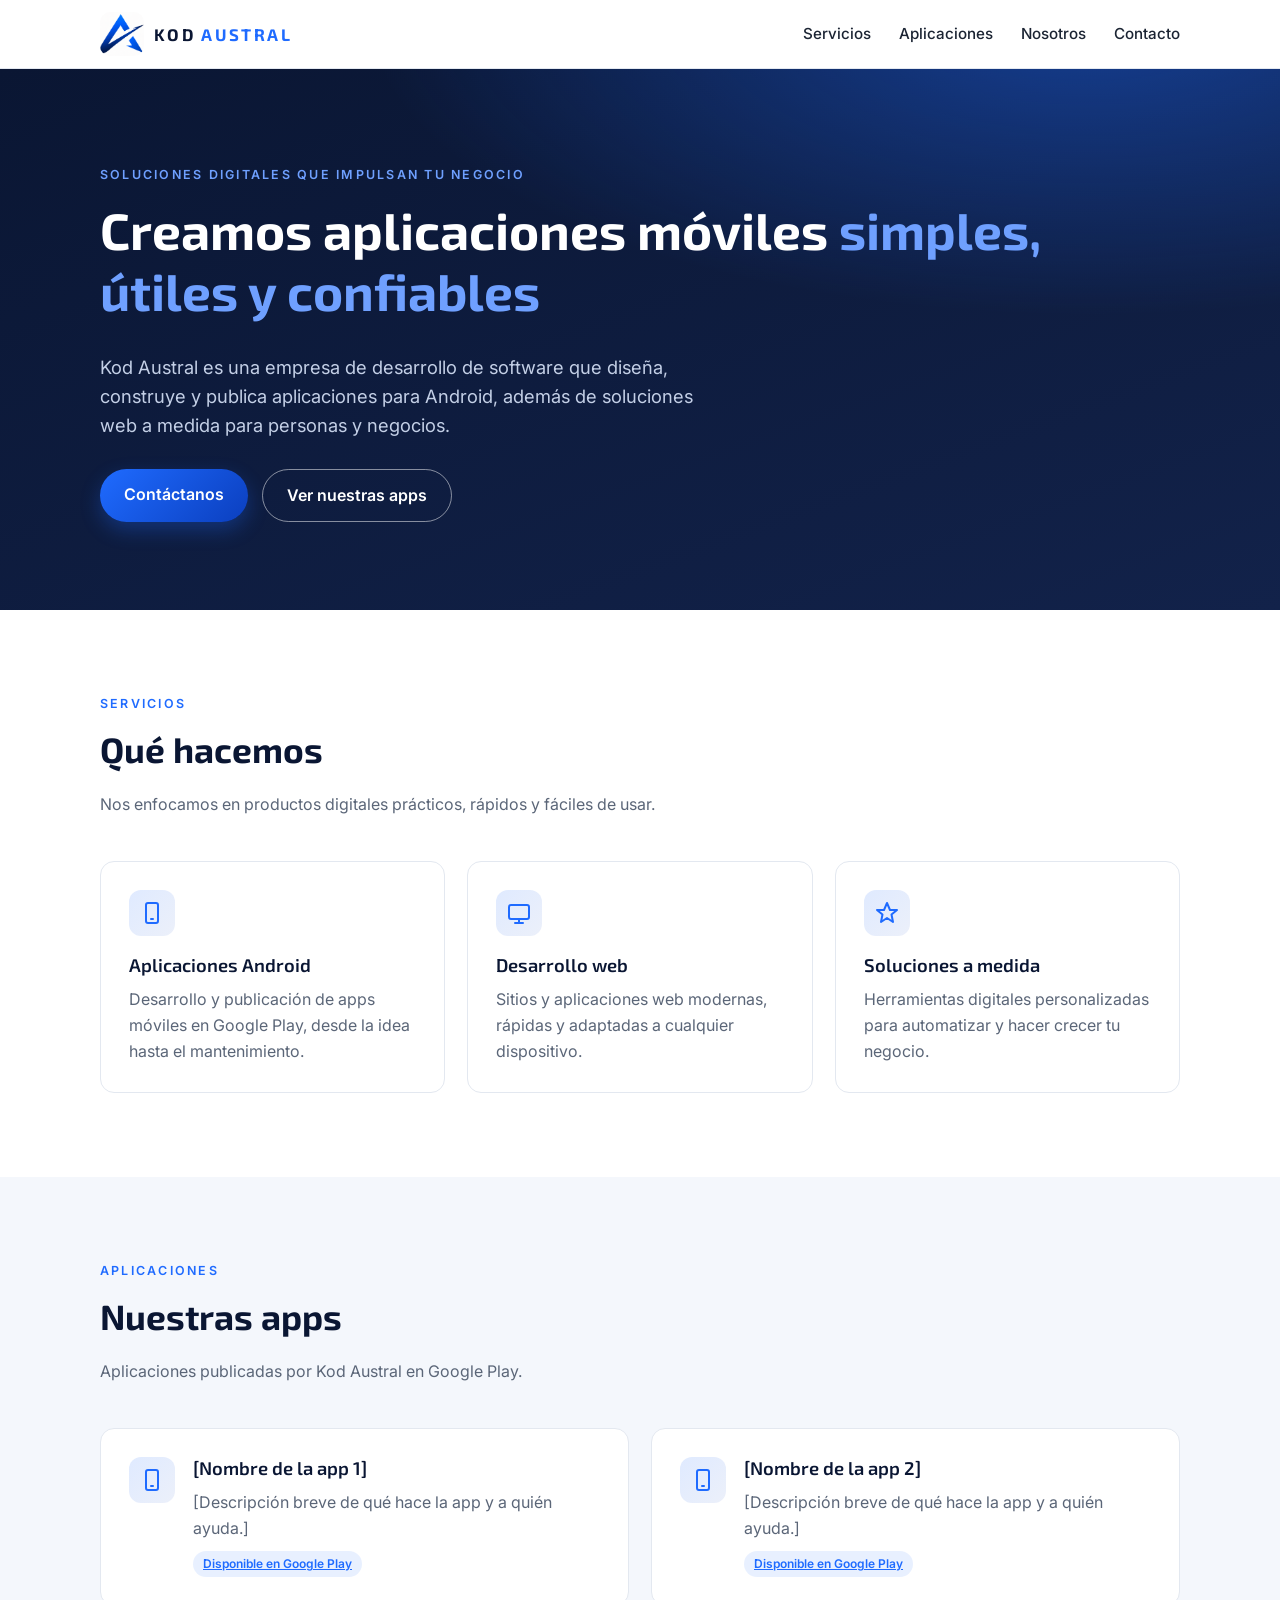
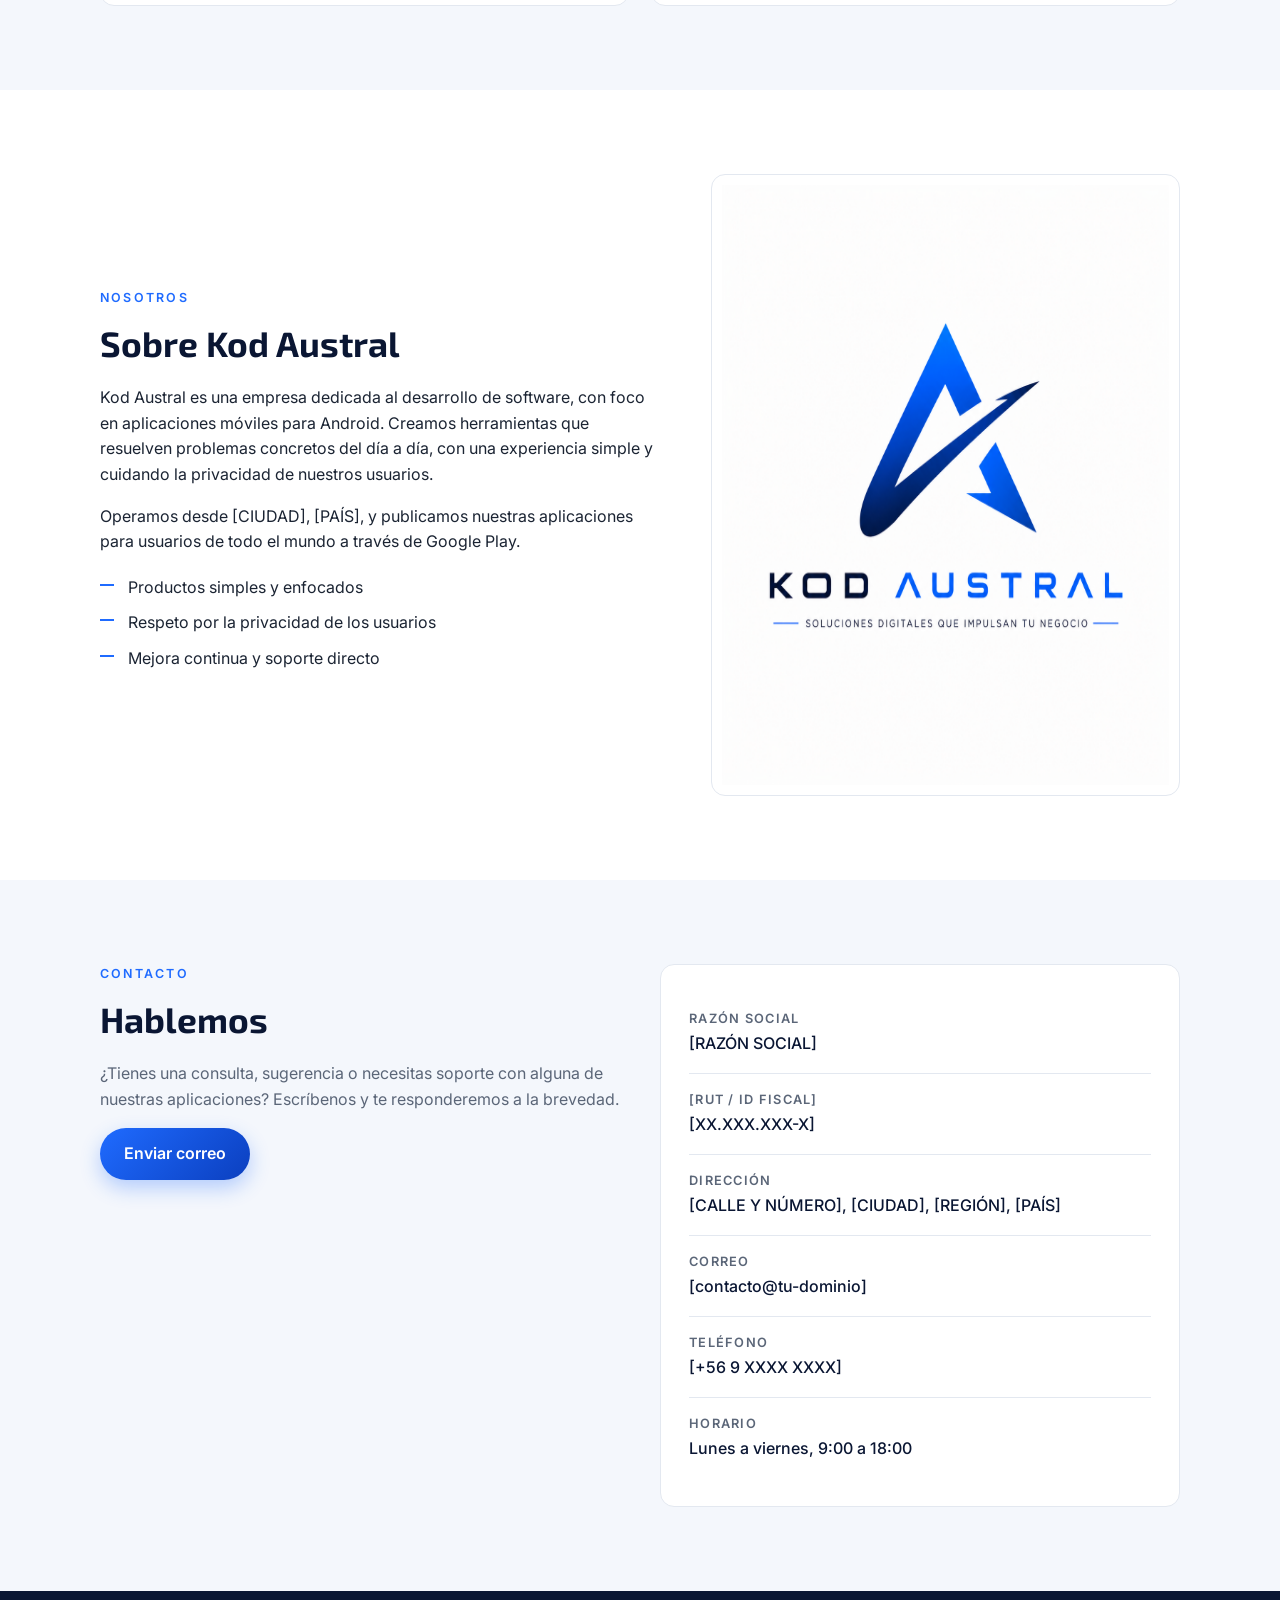
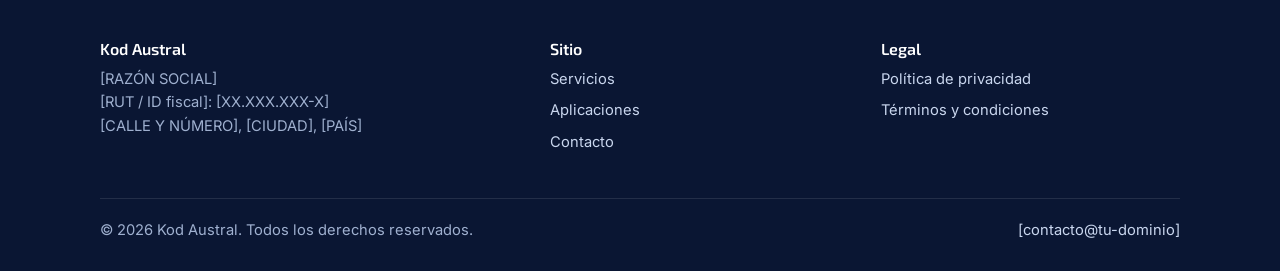
==== index.html @ c6e40cdf "Sitio web Kod Austral Co-Authored-By: Claude Opus 5.5 <noreply@anthropic.com>" ====
<!doctype html>
<html lang="es">
<head>
  <meta charset="utf-8">
  <meta name="viewport" content="width=device-width, initial-scale=1">
  <title>Kod Austral | Desarrollo de aplicaciones móviles y soluciones digitales</title>
  <meta name="description" content="Kod Austral desarrolla y publica aplicaciones móviles para Android y soluciones digitales que impulsan tu negocio.">
  <link rel="icon" href="assets/logo.webp" type="image/webp">
  <link rel="preconnect" href="https://fonts.googleapis.com">
  <link rel="preconnect" href="https://fonts.gstatic.com" crossorigin>
  <link href="https://fonts.googleapis.com/css2?family=Exo+2:wght@600;700&family=Inter:wght@400;500;600&display=swap" rel="stylesheet">
  <link rel="stylesheet" href="styles.css">
  <script type="application/ld+json">
  {
    "@context": "https://schema.org",
    "@type": "Organization",
    "name": "Kod Austral",
    "legalName": "[RAZÓN SOCIAL]",
    "url": "https://[TU-DOMINIO]",
    "logo": "https://[TU-DOMINIO]/assets/logo.webp",
    "email": "[contacto@tu-dominio]",
    "telephone": "[+56 9 XXXX XXXX]",
    "address": {
      "@type": "PostalAddress",
      "streetAddress": "[CALLE Y NÚMERO]",
      "addressLocality": "[CIUDAD]",
      "addressRegion": "[REGIÓN]",
      "postalCode": "[CÓDIGO POSTAL]",
      "addressCountry": "[PAÍS]"
    }
  }
  </script>
</head>
<body>

<header class="site-header">
  <div class="container nav">
    <a class="brand" href="index.html" aria-label="Kod Austral - Inicio">
      <div class="brand-mark" aria-hidden="true"></div>
      <span class="brand-name">KOD <span>AUSTRAL</span></span>
    </a>
    <button class="nav-toggle" aria-label="Abrir menú" aria-expanded="false">&#9776;</button>
    <ul class="nav-links">
      <li><a href="#servicios">Servicios</a></li>
      <li><a href="#apps">Aplicaciones</a></li>
      <li><a href="#nosotros">Nosotros</a></li>
      <li><a href="#contacto">Contacto</a></li>
    </ul>
  </div>
</header>

<main>
  <section class="hero">
    <div class="container">
      <div class="eyebrow">Soluciones digitales que impulsan tu negocio</div>
      <h1>Creamos aplicaciones móviles <em>simples, útiles y confiables</em></h1>
      <p class="lead">Kod Austral es una empresa de desarrollo de software que diseña, construye y publica aplicaciones para Android, además de soluciones web a medida para personas y negocios.</p>
      <div class="hero-actions">
        <a class="btn btn-primary" href="#contacto">Contáctanos</a>
        <a class="btn btn-ghost" href="#apps">Ver nuestras apps</a>
      </div>
    </div>
  </section>

  <section id="servicios">
    <div class="container">
      <div class="section-head">
        <div class="eyebrow">Servicios</div>
        <h2>Qué hacemos</h2>
        <p>Nos enfocamos en productos digitales prácticos, rápidos y fáciles de usar.</p>
      </div>
      <div class="grid grid-3">
        <article class="card">
          <div class="icon"><svg viewBox="0 0 24 24" fill="none" stroke="currentColor" stroke-width="2" stroke-linecap="round" stroke-linejoin="round"><rect x="6" y="2" width="12" height="20" rx="2"/><path d="M11 18h2"/></svg></div>
          <h3>Aplicaciones Android</h3>
          <p>Desarrollo y publicación de apps móviles en Google Play, desde la idea hasta el mantenimiento.</p>
        </article>
        <article class="card">
          <div class="icon"><svg viewBox="0 0 24 24" fill="none" stroke="currentColor" stroke-width="2" stroke-linecap="round" stroke-linejoin="round"><rect x="2" y="4" width="20" height="14" rx="2"/><path d="M8 22h8M12 18v4"/></svg></div>
          <h3>Desarrollo web</h3>
          <p>Sitios y aplicaciones web modernas, rápidas y adaptadas a cualquier dispositivo.</p>
        </article>
        <article class="card">
          <div class="icon"><svg viewBox="0 0 24 24" fill="none" stroke="currentColor" stroke-width="2" stroke-linecap="round" stroke-linejoin="round"><path d="M12 2l3 7h7l-5.5 4.5L18 21l-6-4-6 4 1.5-7.5L2 9h7z"/></svg></div>
          <h3>Soluciones a medida</h3>
          <p>Herramientas digitales personalizadas para automatizar y hacer crecer tu negocio.</p>
        </article>
      </div>
    </div>
  </section>

  <section id="apps" class="section-soft">
    <div class="container">
      <div class="section-head">
        <div class="eyebrow">Aplicaciones</div>
        <h2>Nuestras apps</h2>
        <p>Aplicaciones publicadas por Kod Austral en Google Play.</p>
      </div>
      <div class="grid grid-2">
        <!-- Duplica este bloque por cada app publicada y reemplaza los datos -->
        <article class="card app-card">
          <div class="icon"><svg viewBox="0 0 24 24" fill="none" stroke="currentColor" stroke-width="2" stroke-linecap="round" stroke-linejoin="round"><rect x="6" y="2" width="12" height="20" rx="2"/><path d="M11 18h2"/></svg></div>
          <div>
            <h3>[Nombre de la app 1]</h3>
            <p>[Descripción breve de qué hace la app y a quién ayuda.]</p>
            <a class="tag" href="https://play.google.com/store/apps/details?id=[paquete.app1]" target="_blank" rel="noopener">Disponible en Google Play</a>
          </div>
        </article>
        <article class="card app-card">
          <div class="icon"><svg viewBox="0 0 24 24" fill="none" stroke="currentColor" stroke-width="2" stroke-linecap="round" stroke-linejoin="round"><rect x="6" y="2" width="12" height="20" rx="2"/><path d="M11 18h2"/></svg></div>
          <div>
            <h3>[Nombre de la app 2]</h3>
            <p>[Descripción breve de qué hace la app y a quién ayuda.]</p>
            <a class="tag" href="https://play.google.com/store/apps/details?id=[paquete.app2]" target="_blank" rel="noopener">Disponible en Google Play</a>
          </div>
        </article>
      </div>
    </div>
  </section>

  <section id="nosotros">
    <div class="container about">
      <div>
        <div class="eyebrow" style="color:var(--blue)">Nosotros</div>
        <h2>Sobre Kod Austral</h2>
        <p>Kod Austral es una empresa dedicada al desarrollo de software, con foco en aplicaciones móviles para Android. Creamos herramientas que resuelven problemas concretos del día a día, con una experiencia simple y cuidando la privacidad de nuestros usuarios.</p>
        <p>Operamos desde [CIUDAD], [PAÍS], y publicamos nuestras aplicaciones para usuarios de todo el mundo a través de Google Play.</p>
        <ul class="values">
          <li>Productos simples y enfocados</li>
          <li>Respeto por la privacidad de los usuarios</li>
          <li>Mejora continua y soporte directo</li>
        </ul>
      </div>
      <div class="about-logo">
        <img src="assets/logo.webp" alt="Logotipo de Kod Austral" width="600" height="600" loading="lazy">
      </div>
    </div>
  </section>

  <section id="contacto" class="section-soft">
    <div class="container contact">
      <div>
        <div class="eyebrow" style="color:var(--blue)">Contacto</div>
        <h2>Hablemos</h2>
        <p style="color:var(--muted)">¿Tienes una consulta, sugerencia o necesitas soporte con alguna de nuestras aplicaciones? Escríbenos y te responderemos a la brevedad.</p>
        <a class="btn btn-primary" href="mailto:[contacto@tu-dominio]">Enviar correo</a>
      </div>
      <div class="card">
        <ul class="info-list">
          <li><strong>Razón social</strong><span>[RAZÓN SOCIAL]</span></li>
          <li><strong>[RUT / ID fiscal]</strong><span>[XX.XXX.XXX-X]</span></li>
          <li><strong>Dirección</strong><span>[CALLE Y NÚMERO], [CIUDAD], [REGIÓN], [PAÍS]</span></li>
          <li><strong>Correo</strong><a href="mailto:[contacto@tu-dominio]">[contacto@tu-dominio]</a></li>
          <li><strong>Teléfono</strong><a href="tel:[+569XXXXXXXX]">[+56 9 XXXX XXXX]</a></li>
          <li><strong>Horario</strong><span>Lunes a viernes, 9:00 a 18:00</span></li>
        </ul>
      </div>
    </div>
  </section>
</main>

<footer class="site-footer">
  <div class="container">
    <div class="footer-grid">
      <div>
        <h3>Kod Austral</h3>
        <p>[RAZÓN SOCIAL]<br>[RUT / ID fiscal]: [XX.XXX.XXX-X]<br>[CALLE Y NÚMERO], [CIUDAD], [PAÍS]</p>
      </div>
      <div>
        <h3>Sitio</h3>
        <ul>
          <li><a href="#servicios">Servicios</a></li>
          <li><a href="#apps">Aplicaciones</a></li>
          <li><a href="#contacto">Contacto</a></li>
        </ul>
      </div>
      <div>
        <h3>Legal</h3>
        <ul>
          <li><a href="privacidad.html">Política de privacidad</a></li>
          <li><a href="terminos.html">Términos y condiciones</a></li>
        </ul>
      </div>
    </div>
    <div class="footer-bottom">
      <span>&copy; <span class="year">2026</span> Kod Austral. Todos los derechos reservados.</span>
      <a href="mailto:[contacto@tu-dominio]">[contacto@tu-dominio]</a>
    </div>
  </div>
</footer>

<script src="main.js"></script>
</body>
</html>
---- styles.css ----
:root {
  --navy: #0a1633;
  --navy-2: #12224a;
  --blue: #1f6bff;
  --blue-2: #0b3fbf;
  --ink: #1b2433;
  --muted: #5b6678;
  --line: #e3e8f0;
  --bg: #ffffff;
  --bg-soft: #f4f7fc;
  --radius: 14px;
  --max: 1120px;
}

* { box-sizing: border-box; }
html { scroll-behavior: smooth; }
body {
  margin: 0;
  font-family: "Inter", system-ui, -apple-system, "Segoe UI", Roboto, sans-serif;
  color: var(--ink);
  background: var(--bg);
  line-height: 1.6;
  font-size: 16px;
}
img { max-width: 100%; display: block; }
a { color: var(--blue); }
h1, h2, h3 { font-family: "Exo 2", "Inter", sans-serif; color: var(--navy); line-height: 1.2; margin: 0 0 .6em; }
h1 { font-size: clamp(2rem, 5vw, 3.2rem); font-weight: 700; }
h2 { font-size: clamp(1.6rem, 3.5vw, 2.2rem); font-weight: 700; }
h3 { font-size: 1.15rem; font-weight: 600; }
p { margin: 0 0 1em; }

.container { max-width: var(--max); margin: 0 auto; padding: 0 20px; }

/* Header */
.site-header {
  position: sticky; top: 0; z-index: 50;
  background: rgba(255,255,255,.92);
  backdrop-filter: blur(8px);
  border-bottom: 1px solid var(--line);
}
.nav { display: flex; align-items: center; justify-content: space-between; height: 68px; }
.brand { display: flex; align-items: center; gap: 10px; text-decoration: none; }
.brand-mark {
  width: 44px; height: 44px; border-radius: 10px;
  background: url("assets/logo.webp") 52% 35% / 250% auto no-repeat;
}
.brand-name { font-family: "Exo 2", sans-serif; font-weight: 700; letter-spacing: .14em; font-size: 1.05rem; color: var(--navy); }
.brand-name span { color: var(--blue); }
.nav-links { display: flex; gap: 28px; list-style: none; margin: 0; padding: 0; }
.nav-links a { color: var(--ink); text-decoration: none; font-weight: 500; font-size: .95rem; }
.nav-links a:hover { color: var(--blue); }
.nav-toggle { display: none; background: none; border: 0; font-size: 1.6rem; color: var(--navy); cursor: pointer; }

/* Buttons */
.btn {
  display: inline-block; padding: 13px 24px; border-radius: 999px;
  font-weight: 600; text-decoration: none; transition: transform .15s, box-shadow .15s;
}
.btn-primary { background: linear-gradient(135deg, var(--blue), var(--blue-2)); color: #fff; box-shadow: 0 8px 20px rgba(31,107,255,.3); }
.btn-primary:hover { transform: translateY(-2px); }
.btn-ghost { border: 1.5px solid rgba(255,255,255,.5); color: #fff; }
.btn-ghost:hover { background: rgba(255,255,255,.1); }

/* Hero */
.hero {
  background: radial-gradient(1200px 500px at 85% -10%, rgba(31,107,255,.45), transparent 60%),
              linear-gradient(160deg, var(--navy) 0%, var(--navy-2) 100%);
  color: #dfe7f7;
  padding: 96px 0 88px;
}
.hero h1 { color: #fff; }
.hero h1 em { font-style: normal; color: #6fa0ff; }
.hero p.lead { font-size: 1.15rem; max-width: 620px; color: #c3cfe6; }
.hero-actions { display: flex; flex-wrap: wrap; gap: 14px; margin-top: 28px; }
.eyebrow { text-transform: uppercase; letter-spacing: .18em; font-size: .78rem; font-weight: 600; color: #6fa0ff; margin-bottom: 14px; }

/* Sections */
section { padding: 84px 0; }
.section-soft { background: var(--bg-soft); }
.section-head { max-width: 680px; margin-bottom: 44px; }
.section-head .eyebrow { color: var(--blue); }
.section-head p { color: var(--muted); }

.grid { display: grid; gap: 22px; }
.grid-3 { grid-template-columns: repeat(3, 1fr); }
.grid-2 { grid-template-columns: repeat(2, 1fr); }

.card {
  background: #fff; border: 1px solid var(--line); border-radius: var(--radius);
  padding: 28px;
}
.card p { color: var(--muted); margin: 0; }
.icon {
  width: 46px; height: 46px; border-radius: 12px; margin-bottom: 18px;
  display: grid; place-items: center;
  background: linear-gradient(135deg, rgba(31,107,255,.14), rgba(11,63,191,.08));
  color: var(--blue);
}
.icon svg { width: 24px; height: 24px; }

/* About */
.about { display: grid; grid-template-columns: 1.2fr 1fr; gap: 48px; align-items: center; }
.about-logo { background: #fff; border-radius: var(--radius); border: 1px solid var(--line); padding: 10px; }
.values { list-style: none; padding: 0; margin: 20px 0 0; }
.values li { padding-left: 28px; position: relative; margin-bottom: 10px; }
.values li::before { content: ""; position: absolute; left: 0; top: .55em; width: 14px; height: 2px; background: var(--blue); }

/* Apps */
.app-card { display: flex; gap: 18px; align-items: flex-start; }
.app-card .icon { flex: none; margin: 0; }
.tag { display: inline-block; font-size: .75rem; font-weight: 600; color: var(--blue); background: rgba(31,107,255,.1); padding: 3px 10px; border-radius: 999px; margin-top: 10px; }

/* Contact */
.contact { display: grid; grid-template-columns: 1fr 1fr; gap: 40px; }
.info-list { list-style: none; padding: 0; margin: 0; }
.info-list li { padding: 16px 0; border-bottom: 1px solid var(--line); }
.info-list li:last-child { border-bottom: 0; }
.info-list strong { display: block; font-size: .8rem; text-transform: uppercase; letter-spacing: .1em; color: var(--muted); font-weight: 600; margin-bottom: 2px; }
.info-list span, .info-list a { color: var(--navy); font-weight: 500; text-decoration: none; }

/* Legal pages */
.legal { padding: 64px 0 84px; }
.legal .container { max-width: 820px; }
.legal h2 { font-size: 1.35rem; margin-top: 2em; }
.legal p, .legal li { color: #374154; }
.legal .updated { color: var(--muted); font-size: .9rem; }

/* Footer */
.site-footer { background: var(--navy); color: #9fb0cf; padding: 48px 0 28px; font-size: .92rem; }
.footer-grid { display: grid; grid-template-columns: 1.4fr 1fr 1fr; gap: 32px; }
.site-footer h3 { color: #fff; font-size: 1rem; }
.site-footer a { color: #c9d6ee; text-decoration: none; }
.site-footer a:hover { color: #fff; }
.site-footer ul { list-style: none; padding: 0; margin: 0; }
.site-footer li { margin-bottom: 8px; }
.footer-bottom { border-top: 1px solid rgba(255,255,255,.1); margin-top: 36px; padding-top: 20px; display: flex; justify-content: space-between; flex-wrap: wrap; gap: 10px; }

/* Responsive */
@media (max-width: 900px) {
  .grid-3 { grid-template-columns: 1fr 1fr; }
  .about, .contact { grid-template-columns: 1fr; }
  .footer-grid { grid-template-columns: 1fr 1fr; }
}
@media (max-width: 640px) {
  .grid-3, .grid-2, .footer-grid { grid-template-columns: 1fr; }
  section { padding: 64px 0; }
  .hero { padding: 72px 0 64px; }
  .nav-toggle { display: block; }
  .nav-links {
    display: none; position: absolute; top: 68px; left: 0; right: 0;
    flex-direction: column; gap: 0; background: #fff; border-bottom: 1px solid var(--line);
  }
  .nav-links.open { display: flex; }
  .nav-links a { display: block; padding: 14px 20px; }
}
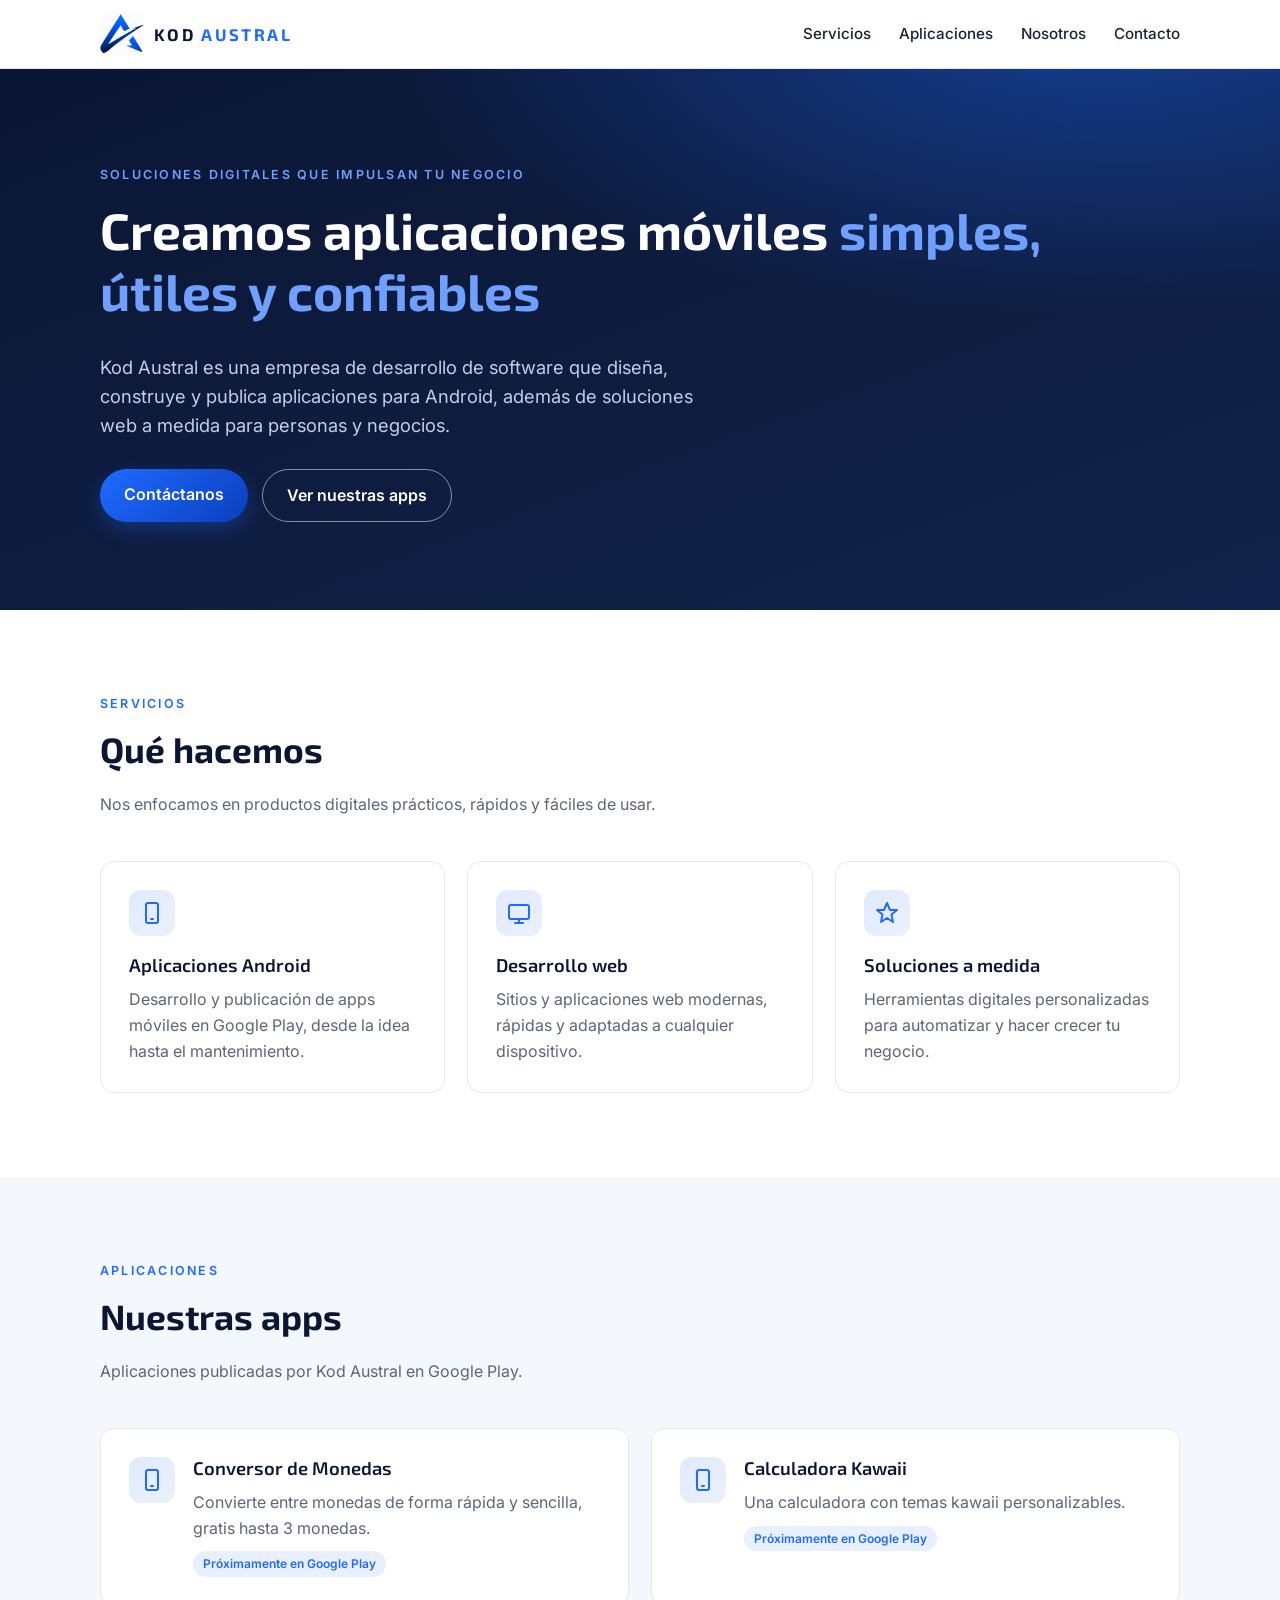
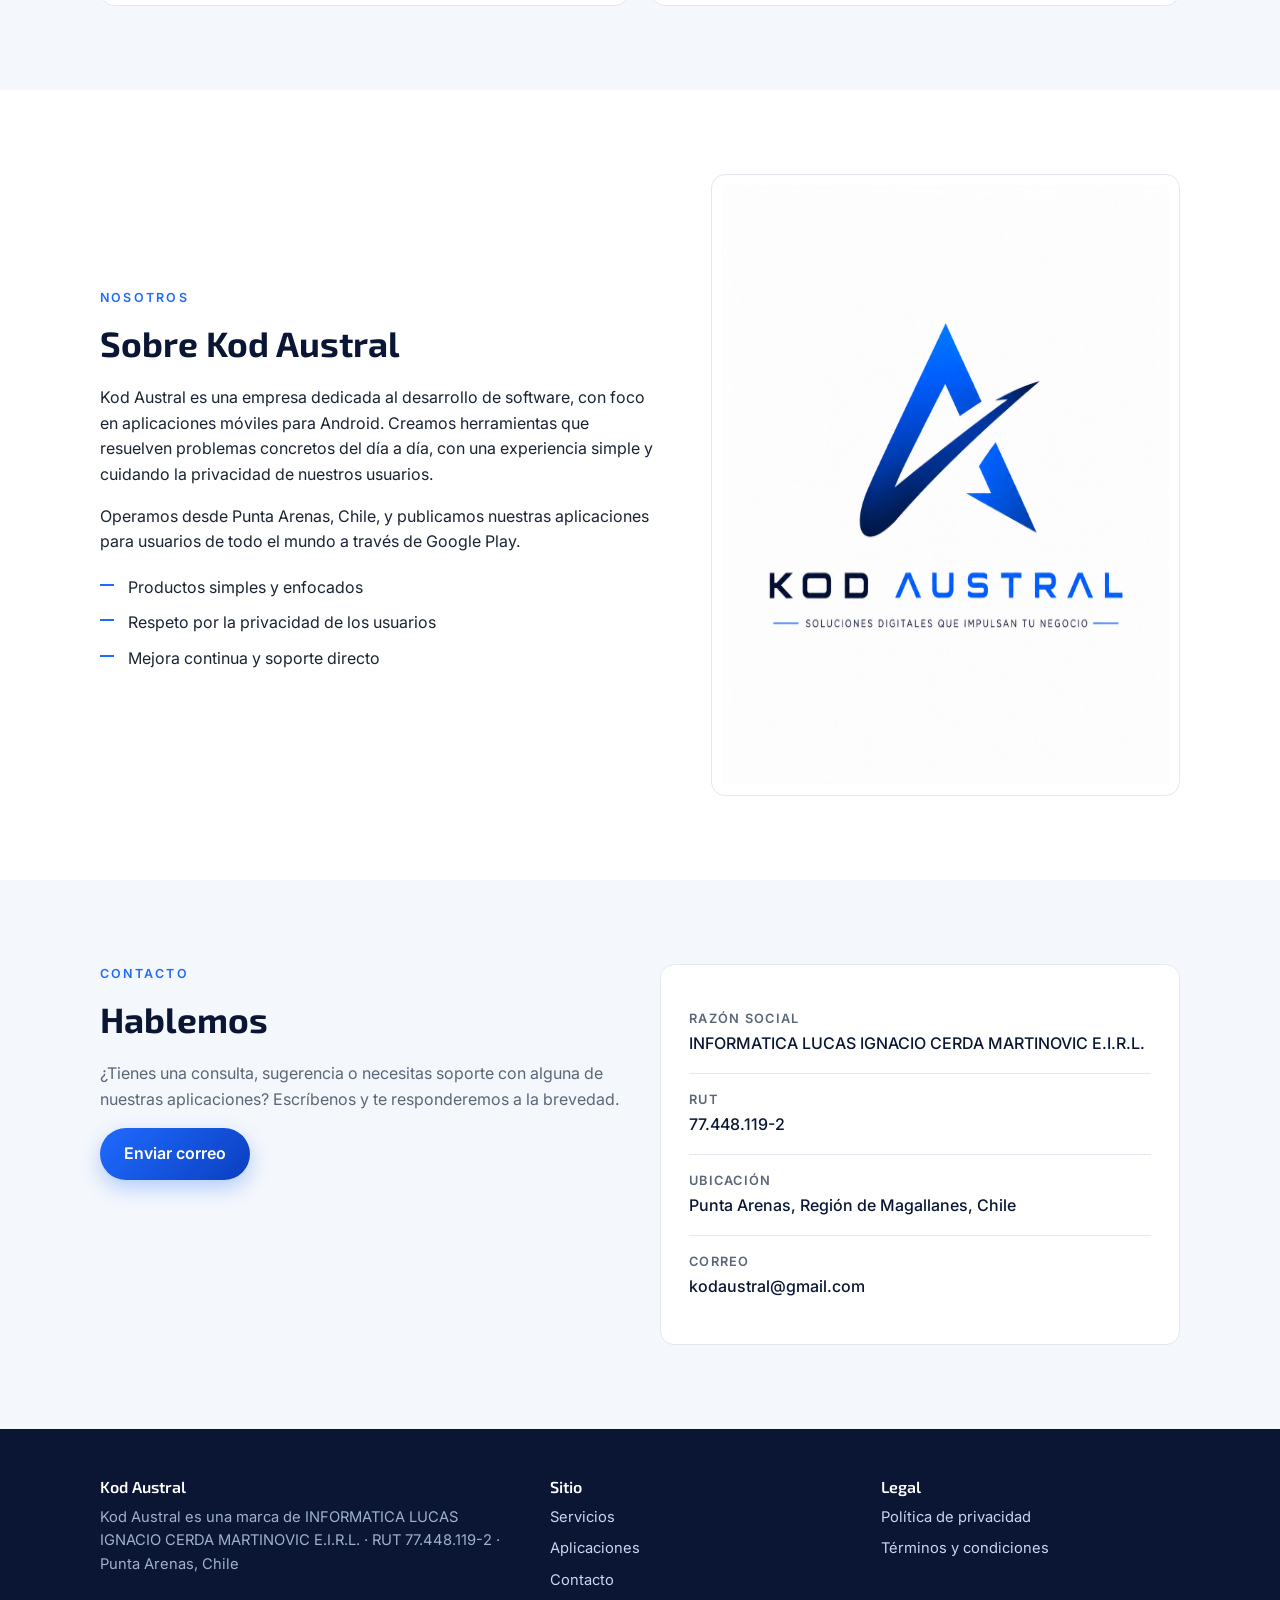
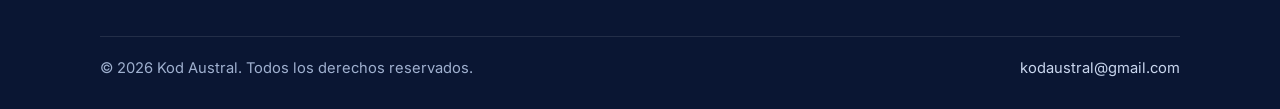
==== commit 9bd0b620: "Completar datos de la empresa Co-Authored-By: Claude Opus 5.5 <noreply@anthropic.com>" ====
--- a/index.html
+++ b/index.html
@@ -10,23 +10,20 @@
   <link rel="preconnect" href="https://fonts.gstatic.com" crossorigin>
   <link href="https://fonts.googleapis.com/css2?family=Exo+2:wght@600;700&family=Inter:wght@400;500;600&display=swap" rel="stylesheet">
   <link rel="stylesheet" href="styles.css">
+  <!-- <meta name="google-site-verification" content="PEGAR_CODIGO_AQUI" /> -->
   <script type="application/ld+json">
   {
     "@context": "https://schema.org",
     "@type": "Organization",
     "name": "Kod Austral",
-    "legalName": "[RAZÓN SOCIAL]",
-    "url": "https://[TU-DOMINIO]",
-    "logo": "https://[TU-DOMINIO]/assets/logo.webp",
-    "email": "[contacto@tu-dominio]",
-    "telephone": "[+56 9 XXXX XXXX]",
+    "legalName": "INFORMATICA LUCAS IGNACIO CERDA MARTINOVIC E.I.R.L.",
+    "taxID": "77.448.119-2",
+    "email": "kodaustral@gmail.com",
     "address": {
       "@type": "PostalAddress",
-      "streetAddress": "[CALLE Y NÚMERO]",
-      "addressLocality": "[CIUDAD]",
-      "addressRegion": "[REGIÓN]",
-      "postalCode": "[CÓDIGO POSTAL]",
-      "addressCountry": "[PAÍS]"
+      "addressLocality": "Punta Arenas",
+      "addressRegion": "Región de Magallanes y de la Antártica Chilena",
+      "addressCountry": "CL"
     }
   }
   </script>
@@ -101,17 +98,17 @@
         <article class="card app-card">
           <div class="icon"><svg viewBox="0 0 24 24" fill="none" stroke="currentColor" stroke-width="2" stroke-linecap="round" stroke-linejoin="round"><rect x="6" y="2" width="12" height="20" rx="2"/><path d="M11 18h2"/></svg></div>
           <div>
-            <h3>[Nombre de la app 1]</h3>
-            <p>[Descripción breve de qué hace la app y a quién ayuda.]</p>
-            <a class="tag" href="https://play.google.com/store/apps/details?id=[paquete.app1]" target="_blank" rel="noopener">Disponible en Google Play</a>
+            <h3>Conversor de Monedas</h3>
+            <p>Convierte entre monedas de forma rápida y sencilla, gratis hasta 3 monedas.</p>
+            <span class="tag">Próximamente en Google Play</span>
           </div>
         </article>
         <article class="card app-card">
           <div class="icon"><svg viewBox="0 0 24 24" fill="none" stroke="currentColor" stroke-width="2" stroke-linecap="round" stroke-linejoin="round"><rect x="6" y="2" width="12" height="20" rx="2"/><path d="M11 18h2"/></svg></div>
           <div>
-            <h3>[Nombre de la app 2]</h3>
-            <p>[Descripción breve de qué hace la app y a quién ayuda.]</p>
-            <a class="tag" href="https://play.google.com/store/apps/details?id=[paquete.app2]" target="_blank" rel="noopener">Disponible en Google Play</a>
+            <h3>Calculadora Kawaii</h3>
+            <p>Una calculadora con temas kawaii personalizables.</p>
+            <span class="tag">Próximamente en Google Play</span>
           </div>
         </article>
       </div>
@@ -124,7 +121,7 @@
         <div class="eyebrow" style="color:var(--blue)">Nosotros</div>
         <h2>Sobre Kod Austral</h2>
         <p>Kod Austral es una empresa dedicada al desarrollo de software, con foco en aplicaciones móviles para Android. Creamos herramientas que resuelven problemas concretos del día a día, con una experiencia simple y cuidando la privacidad de nuestros usuarios.</p>
-        <p>Operamos desde [CIUDAD], [PAÍS], y publicamos nuestras aplicaciones para usuarios de todo el mundo a través de Google Play.</p>
+        <p>Operamos desde Punta Arenas, Chile, y publicamos nuestras aplicaciones para usuarios de todo el mundo a través de Google Play.</p>
         <ul class="values">
           <li>Productos simples y enfocados</li>
           <li>Respeto por la privacidad de los usuarios</li>
@@ -143,16 +140,14 @@
         <div class="eyebrow" style="color:var(--blue)">Contacto</div>
         <h2>Hablemos</h2>
         <p style="color:var(--muted)">¿Tienes una consulta, sugerencia o necesitas soporte con alguna de nuestras aplicaciones? Escríbenos y te responderemos a la brevedad.</p>
-        <a class="btn btn-primary" href="mailto:[contacto@tu-dominio]">Enviar correo</a>
+        <a class="btn btn-primary" href="mailto:kodaustral@gmail.com">Enviar correo</a>
       </div>
       <div class="card">
         <ul class="info-list">
-          <li><strong>Razón social</strong><span>[RAZÓN SOCIAL]</span></li>
-          <li><strong>[RUT / ID fiscal]</strong><span>[XX.XXX.XXX-X]</span></li>
-          <li><strong>Dirección</strong><span>[CALLE Y NÚMERO], [CIUDAD], [REGIÓN], [PAÍS]</span></li>
-          <li><strong>Correo</strong><a href="mailto:[contacto@tu-dominio]">[contacto@tu-dominio]</a></li>
-          <li><strong>Teléfono</strong><a href="tel:[+569XXXXXXXX]">[+56 9 XXXX XXXX]</a></li>
-          <li><strong>Horario</strong><span>Lunes a viernes, 9:00 a 18:00</span></li>
+          <li><strong>Razón social</strong><span>INFORMATICA LUCAS IGNACIO CERDA MARTINOVIC E.I.R.L.</span></li>
+          <li><strong>RUT</strong><span>77.448.119-2</span></li>
+          <li><strong>Ubicación</strong><span>Punta Arenas, Región de Magallanes, Chile</span></li>
+          <li><strong>Correo</strong><a href="mailto:kodaustral@gmail.com">kodaustral@gmail.com</a></li>
         </ul>
       </div>
     </div>
@@ -164,7 +159,7 @@
     <div class="footer-grid">
       <div>
         <h3>Kod Austral</h3>
-        <p>[RAZÓN SOCIAL]<br>[RUT / ID fiscal]: [XX.XXX.XXX-X]<br>[CALLE Y NÚMERO], [CIUDAD], [PAÍS]</p>
+        <p>Kod Austral es una marca de INFORMATICA LUCAS IGNACIO CERDA MARTINOVIC E.I.R.L. · RUT 77.448.119-2 · Punta Arenas, Chile</p>
       </div>
       <div>
         <h3>Sitio</h3>
@@ -184,7 +179,7 @@
     </div>
     <div class="footer-bottom">
       <span>&copy; <span class="year">2026</span> Kod Austral. Todos los derechos reservados.</span>
-      <a href="mailto:[contacto@tu-dominio]">[contacto@tu-dominio]</a>
+      <a href="mailto:kodaustral@gmail.com">kodaustral@gmail.com</a>
     </div>
   </div>
 </footer>
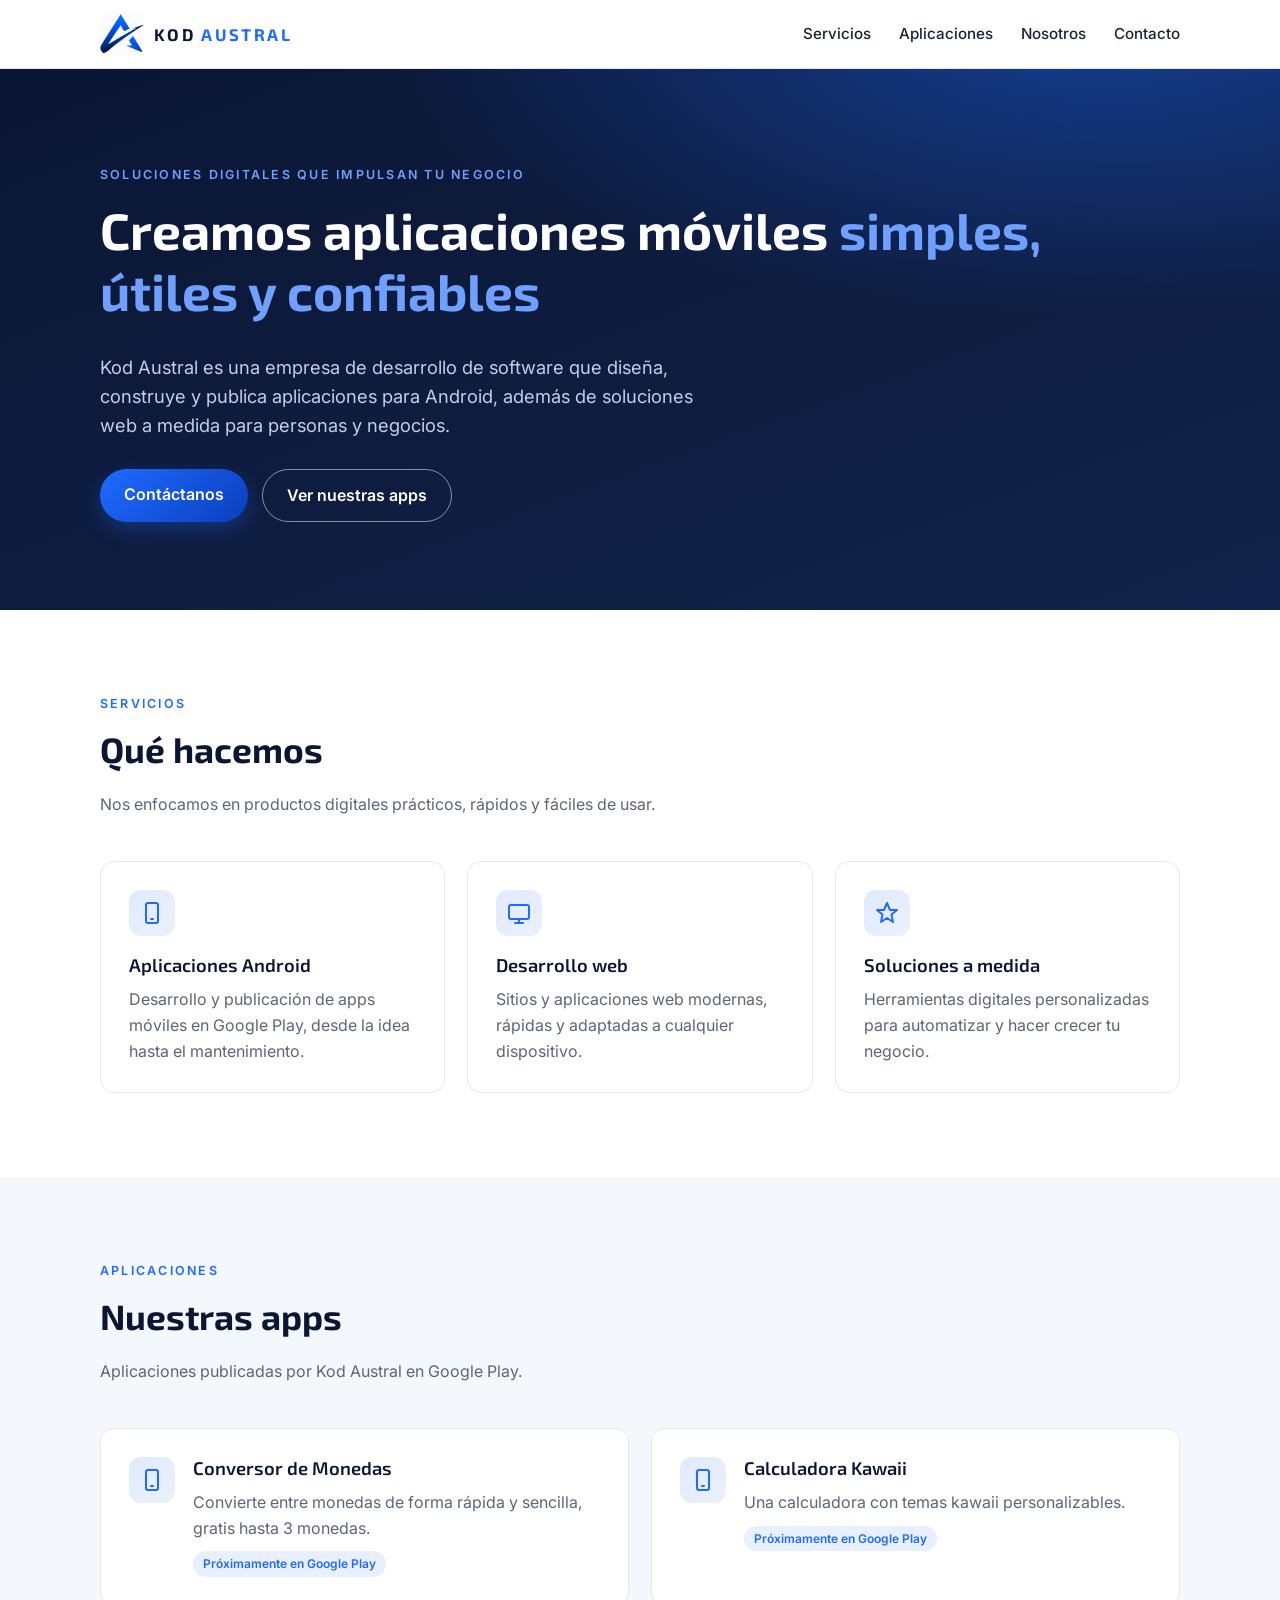
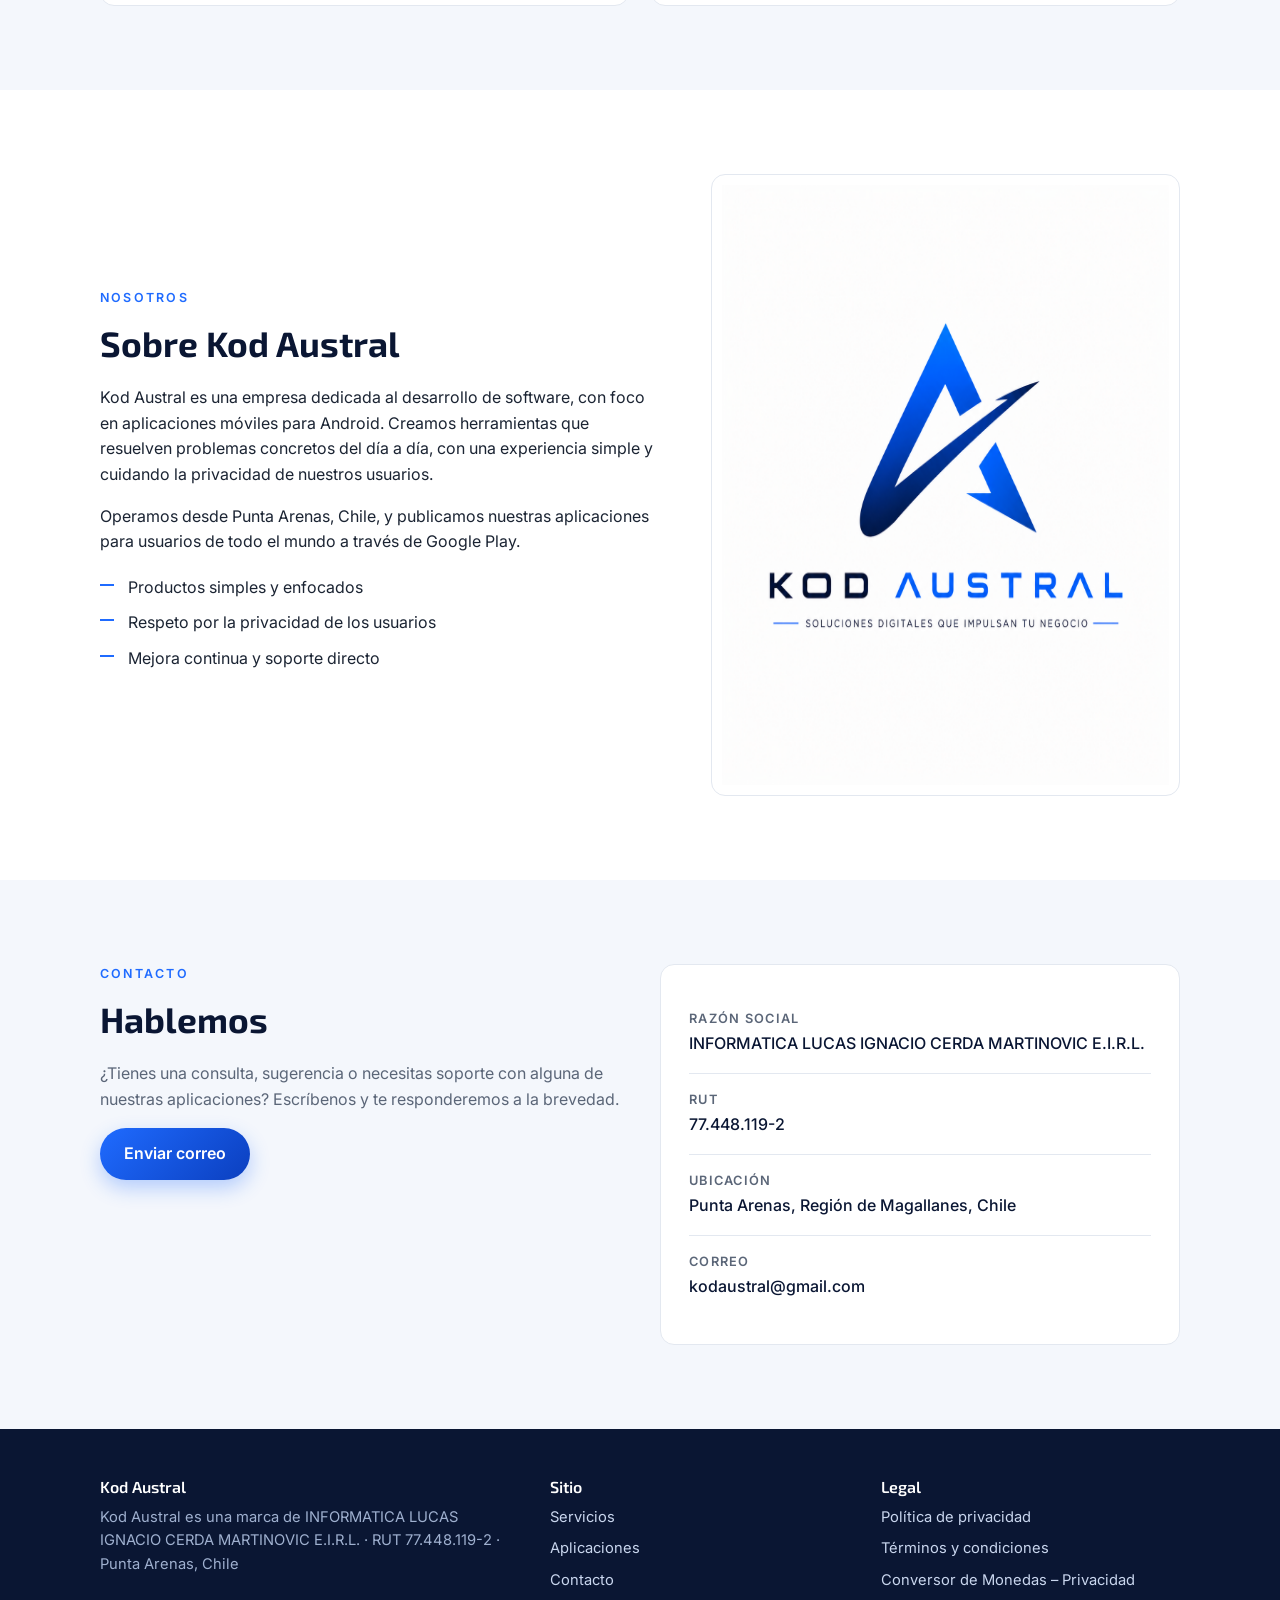
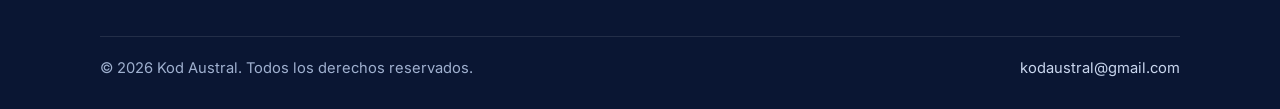
==== commit 633036ba: "Política de privacidad de Mi Conversor de Monedas Movida desde lucasicm/Politicas a /conversor-moned" ====
--- a/index.html
+++ b/index.html
@@ -10,7 +10,7 @@
   <link rel="preconnect" href="https://fonts.gstatic.com" crossorigin>
   <link href="https://fonts.googleapis.com/css2?family=Exo+2:wght@600;700&family=Inter:wght@400;500;600&display=swap" rel="stylesheet">
   <link rel="stylesheet" href="styles.css">
-  <!-- <meta name="google-site-verification" content="PEGAR_CODIGO_AQUI" /> -->
+  <meta name="google-site-verification" content="ehcM35i2oOfMseQp6RofapFXl-gNi7WXCI14bGo-HPE" />
   <script type="application/ld+json">
   {
     "@context": "https://schema.org",
@@ -174,6 +174,7 @@
         <ul>
           <li><a href="privacidad.html">Política de privacidad</a></li>
           <li><a href="terminos.html">Términos y condiciones</a></li>
+          <li><a href="conversor-monedas/">Conversor de Monedas – Privacidad</a></li>
         </ul>
       </div>
     </div>
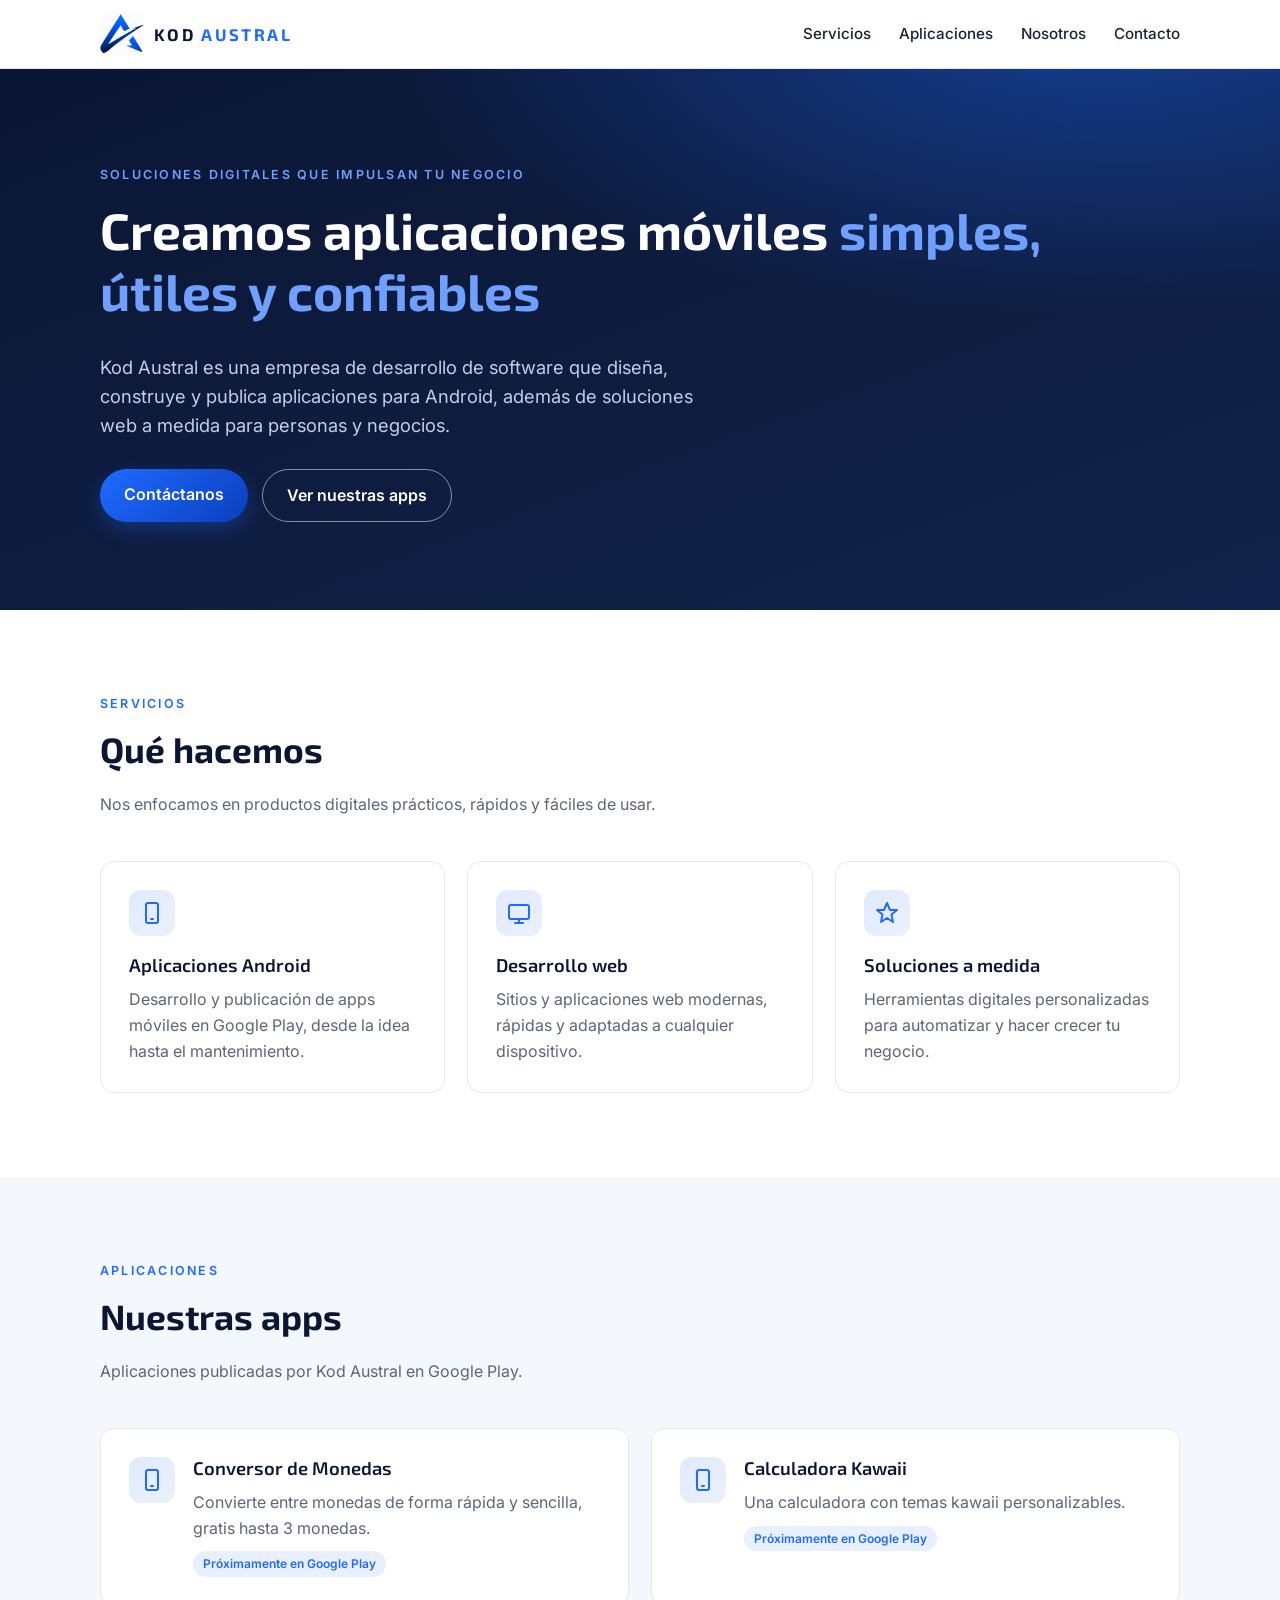
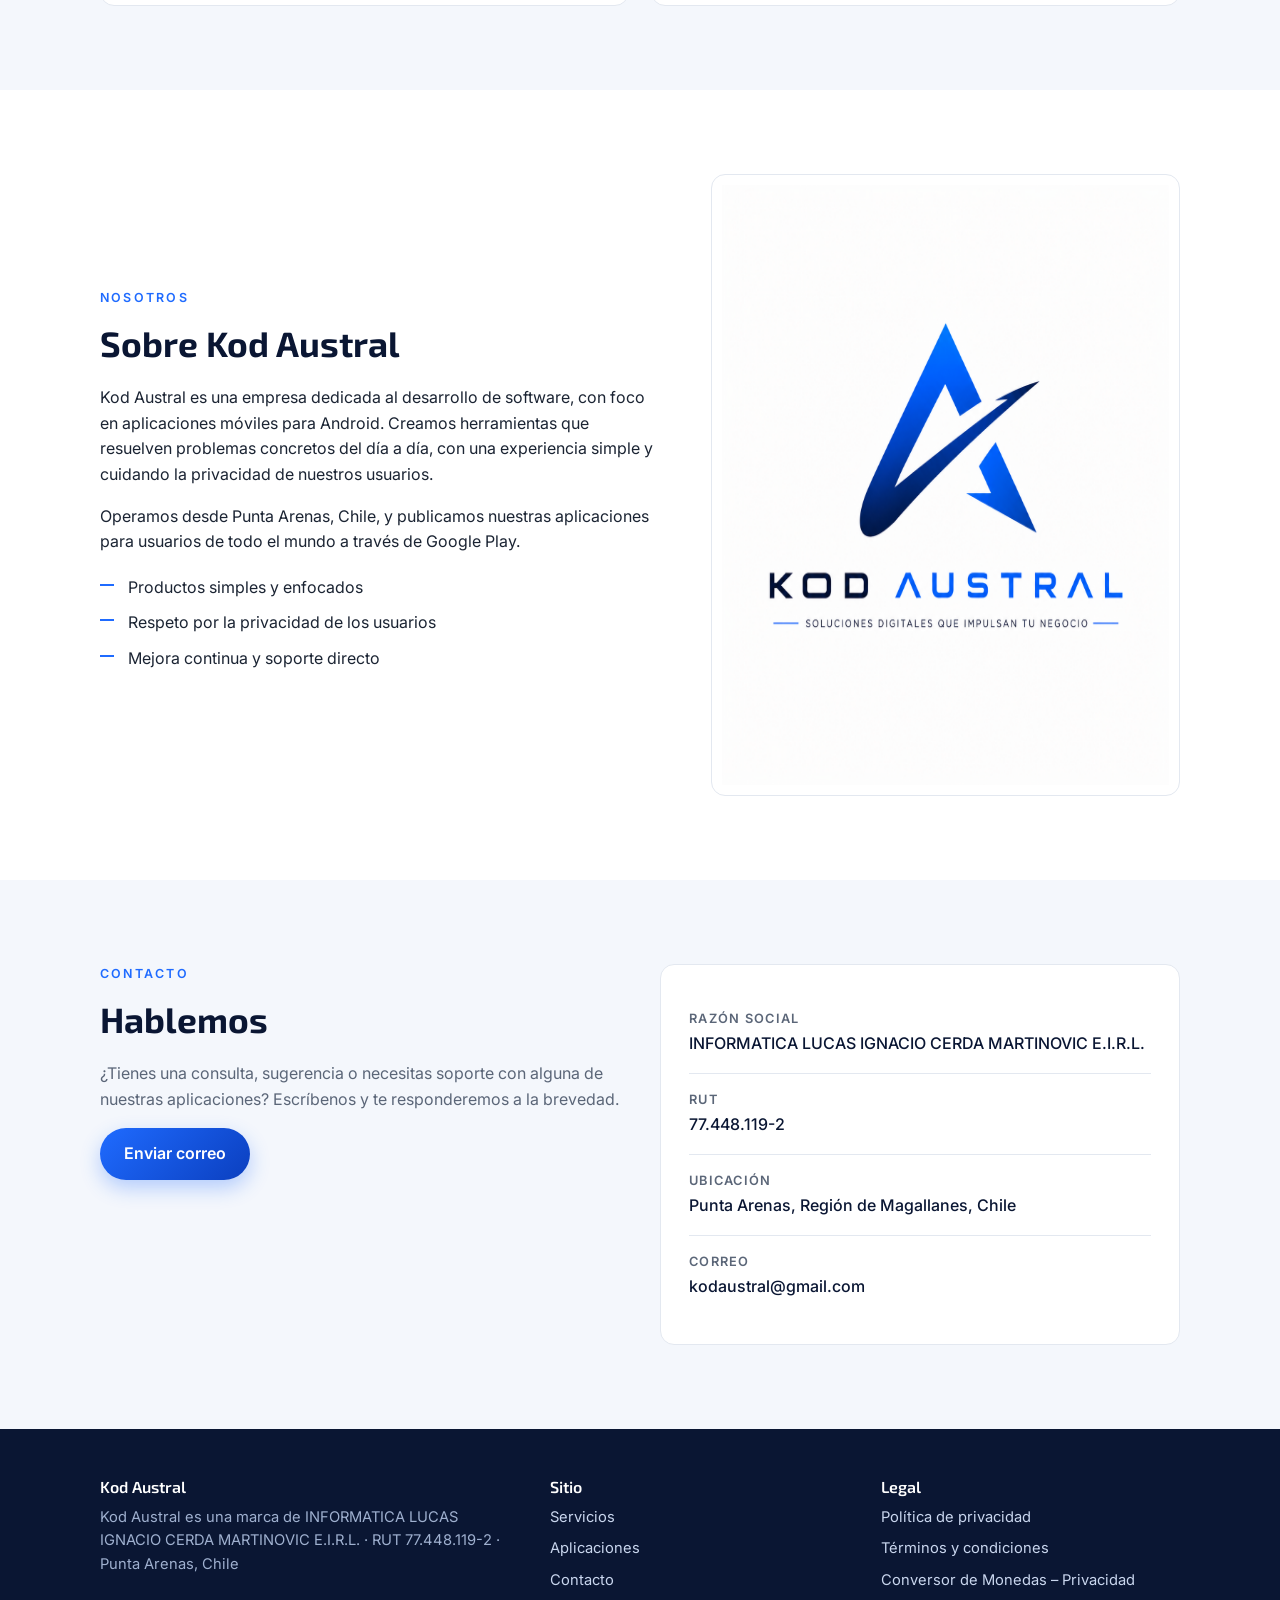
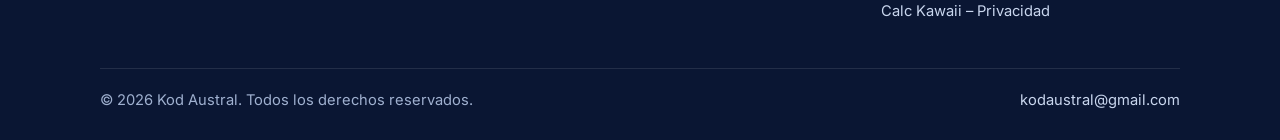
==== commit d993cf0f: "Política de privacidad de Calc Kawaii Co-Authored-By: Claude Opus 5.5 <noreply@anthropic.com>" ====
--- a/index.html
+++ b/index.html
@@ -175,6 +175,7 @@
           <li><a href="privacidad.html">Política de privacidad</a></li>
           <li><a href="terminos.html">Términos y condiciones</a></li>
           <li><a href="conversor-monedas/">Conversor de Monedas – Privacidad</a></li>
+          <li><a href="calculadora-kawaii/">Calc Kawaii – Privacidad</a></li>
         </ul>
       </div>
     </div>
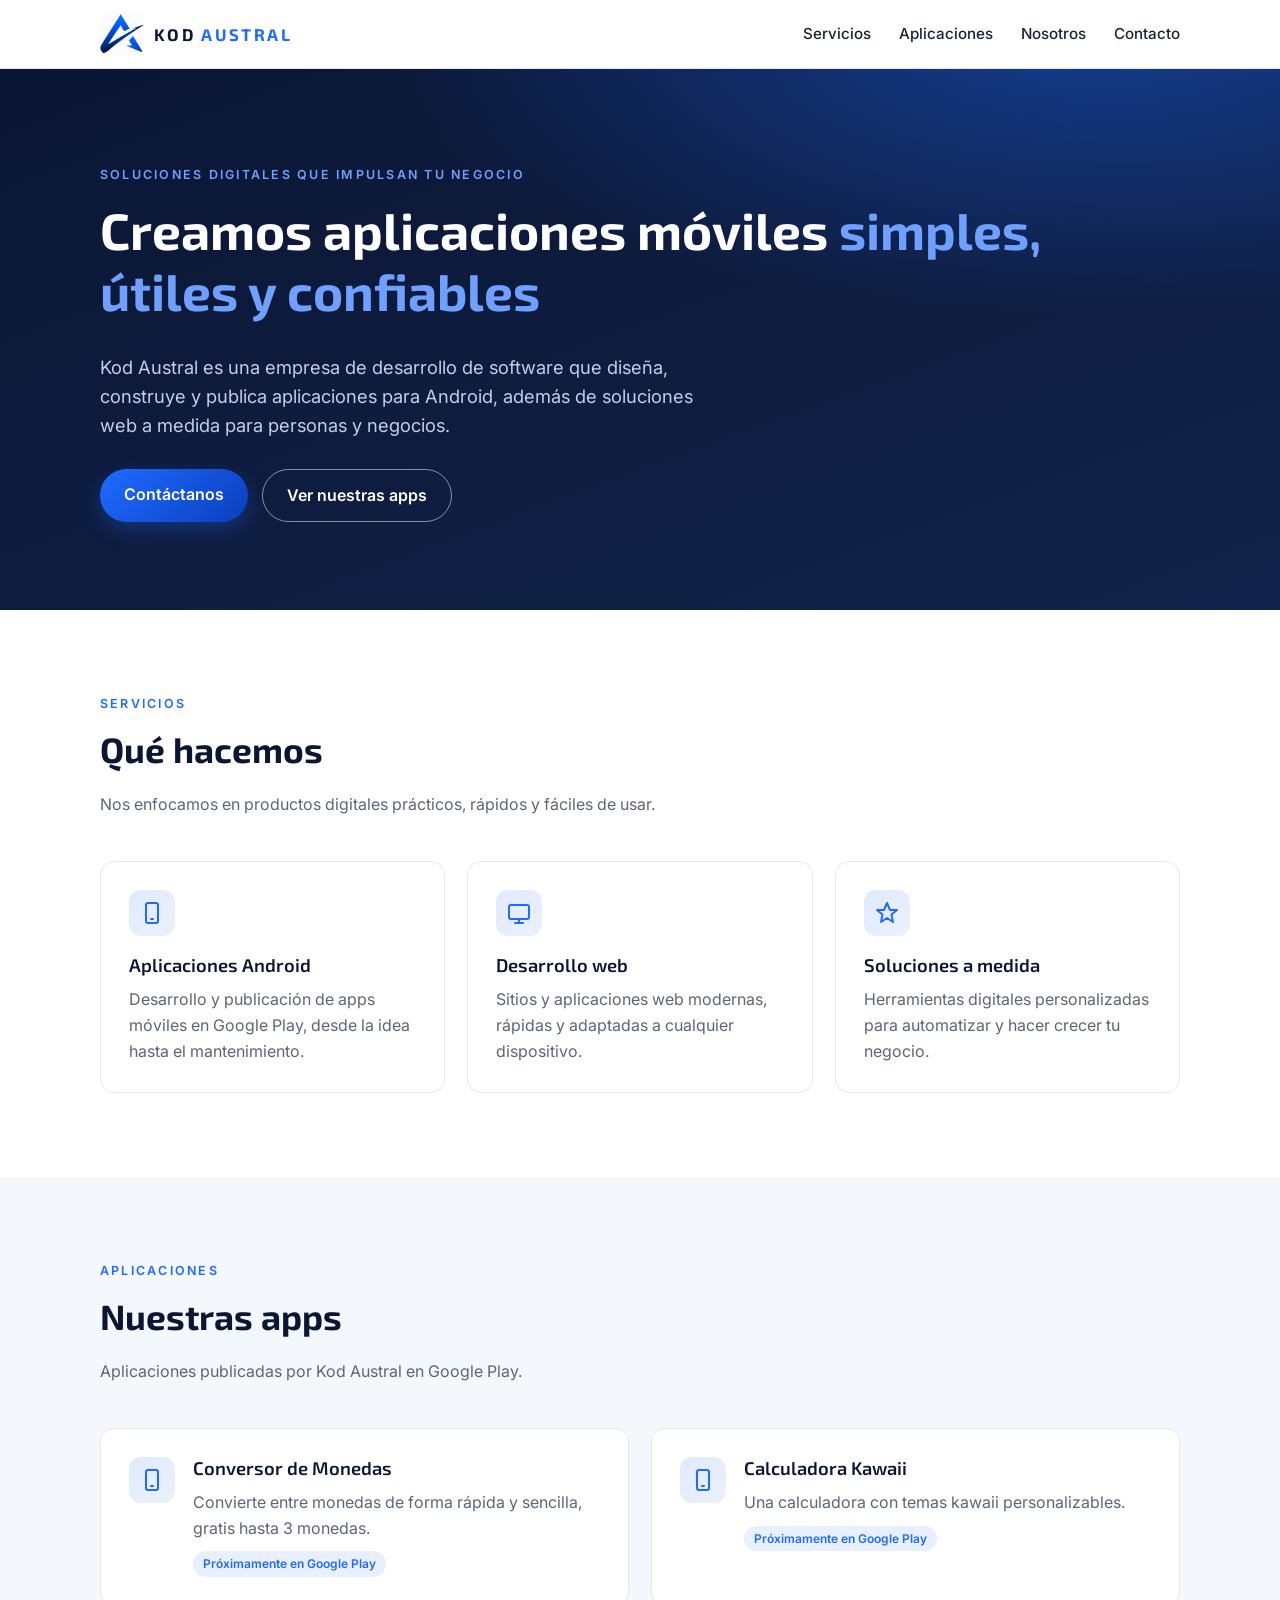
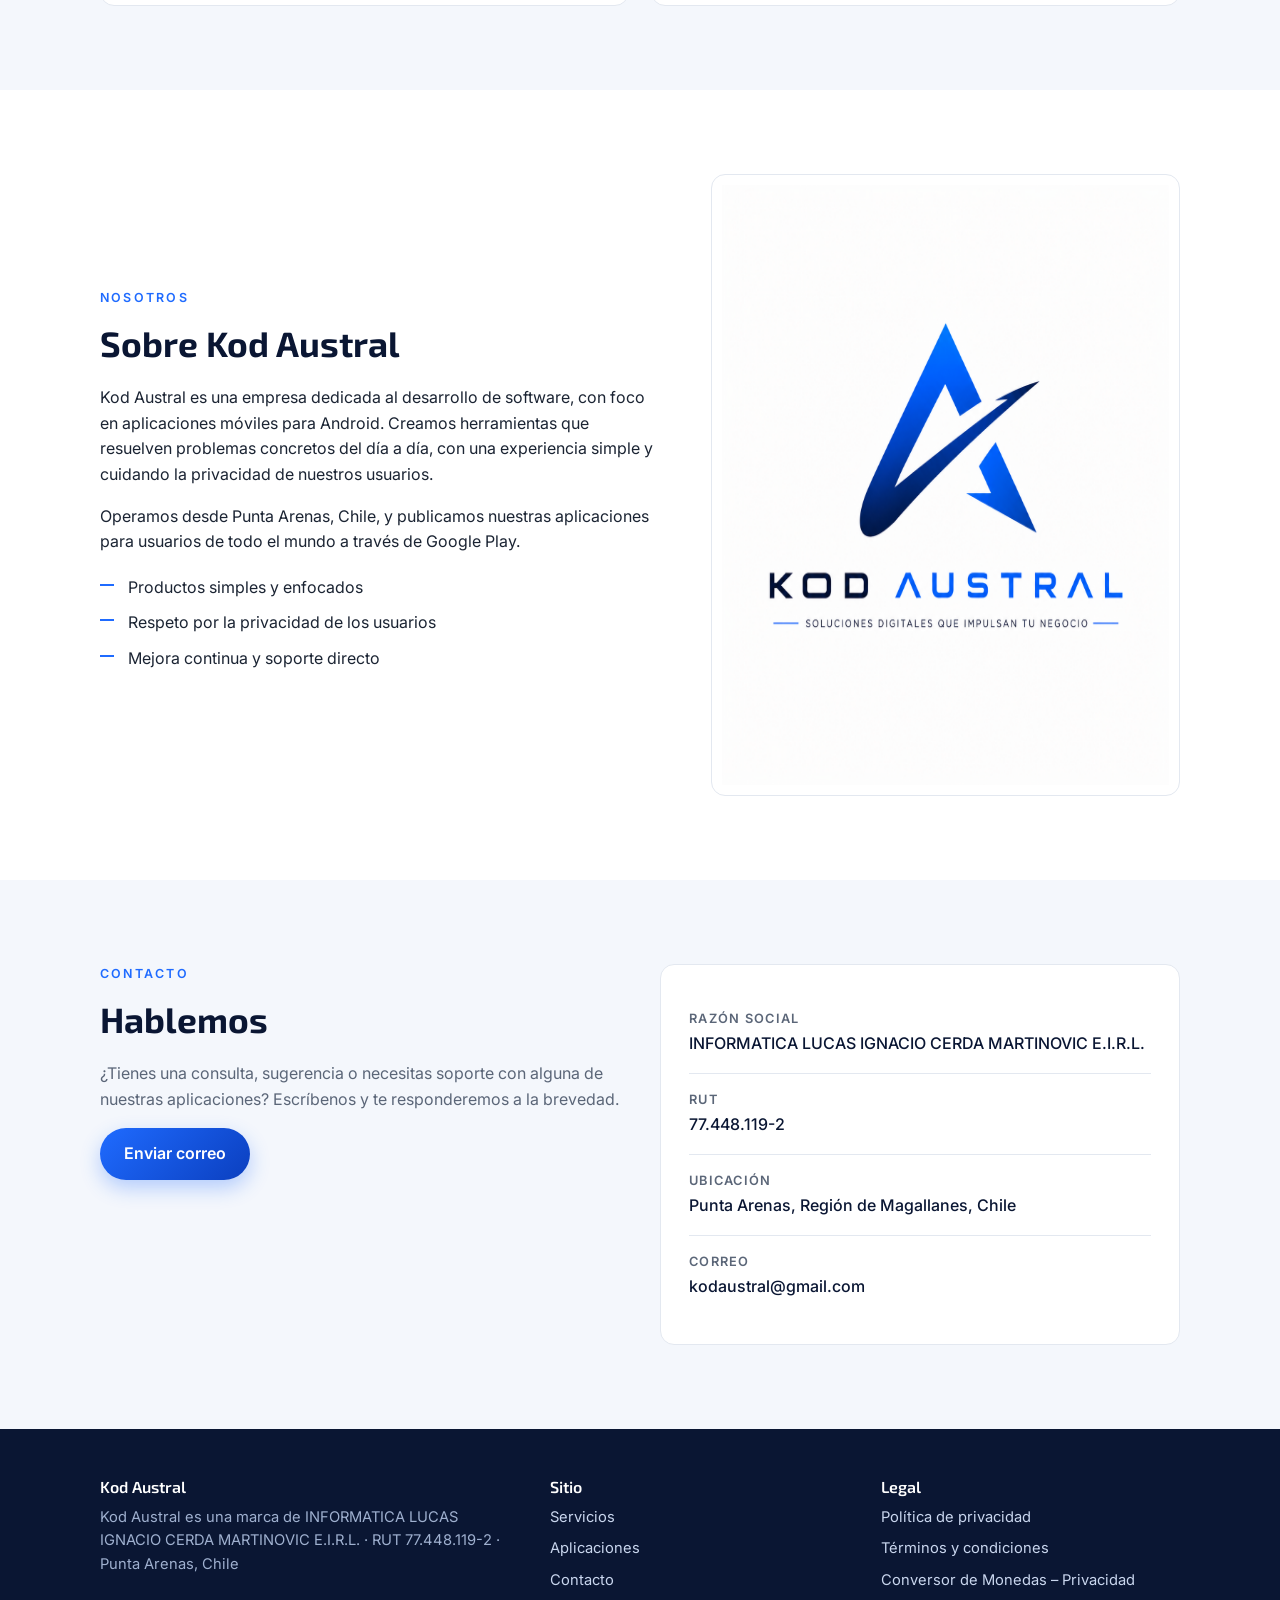
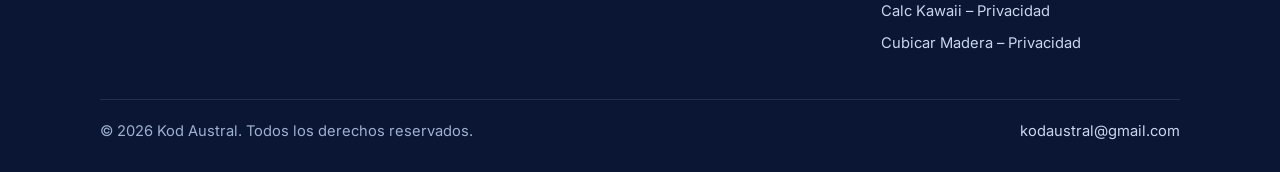
==== commit 5200163d: "Política de privacidad de Cubicar Madera Co-Authored-By: Claude Opus 5.5 <noreply@anthropic.com>" ====
--- a/index.html
+++ b/index.html
@@ -176,6 +176,7 @@
           <li><a href="terminos.html">Términos y condiciones</a></li>
           <li><a href="conversor-monedas/">Conversor de Monedas – Privacidad</a></li>
           <li><a href="calculadora-kawaii/">Calc Kawaii – Privacidad</a></li>
+          <li><a href="cubicador-madera/">Cubicar Madera – Privacidad</a></li>
         </ul>
       </div>
     </div>
